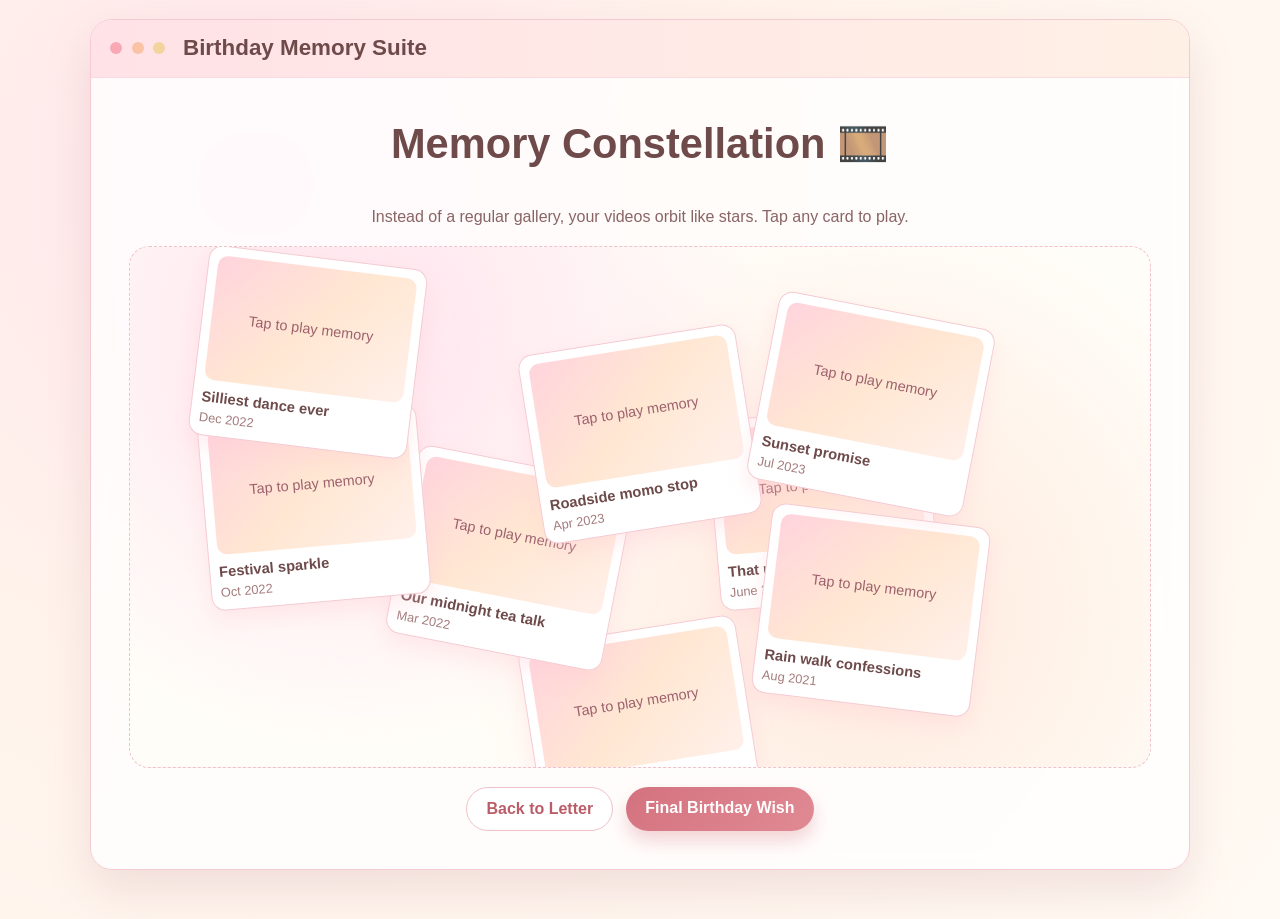
==== memories.html @ f8c7656b "Redesign birthday site into multi-page memory suite" ====
<!DOCTYPE html>
<html lang="en">
<head>
  <meta charset="UTF-8">
  <meta name="viewport" content="width=device-width, initial-scale=1.0">
  <title>Memory Constellation</title>
  <link rel="stylesheet" href="style.css">
</head>
<body>
  <main class="app-shell">
    <header class="top-bar">
      <p class="dot"></p>
      <p class="dot"></p>
      <p class="dot"></p>
      <h1>Birthday Memory Suite</h1>
    </header>

    <section class="panel">
      <div class="panel-head">
        <h2>Memory Constellation 🎞️</h2>
        <p>Instead of a regular gallery, your videos orbit like stars. Tap any card to play.</p>
      </div>

      <div id="constellation" class="constellation" aria-label="Birthday memory videos"></div>

      <nav class="cta-row">
        <a class="btn ghost" href="letter.html">Back to Letter</a>
        <a class="btn" href="finale.html">Final Birthday Wish</a>
      </nav>
    </section>
  </main>

  <div id="videoModal" class="video-modal" role="dialog" aria-modal="true" aria-hidden="true">
    <div class="video-modal-content">
      <button id="closeVideo" class="close-btn" aria-label="Close video">×</button>
      <h3 id="videoTitle"></h3>
      <video id="focusVideo" controls playsinline></video>
    </div>
  </div>

  <script src="script.js"></script>
</body>
</html>
---- style.css ----
:root {
  --rose-cream: #fff8f2;
  --peach-milk: #ffe8da;
  --berry-blush: #ffb6b9;
  --petal: #ffd6e0;
  --text-main: #6e4a4a;
  --text-soft: #8a6464;
  --accent: #d4727f;
  --accent-deep: #bb5d69;
  --card-glow: rgba(255, 202, 211, 0.35);
}

* {
  box-sizing: border-box;
}

body {
  margin: 0;
  min-height: 100vh;
  font-family: "Trebuchet MS", "Segoe UI", sans-serif;
  color: var(--text-main);
  background: radial-gradient(circle at 20% 20%, #ffe6ec 0%, #fff3eb 40%, #fffaf3 100%);
}

.app-shell {
  width: min(1100px, 94vw);
  margin: 1.2rem auto;
  border-radius: 22px;
  border: 1px solid #f5cbd3;
  background: rgba(255, 255, 255, 0.76);
  backdrop-filter: blur(10px);
  box-shadow: 0 20px 45px rgba(179, 117, 129, 0.18);
  overflow: hidden;
}

.top-bar {
  display: flex;
  align-items: center;
  gap: 0.6rem;
  padding: 0.95rem 1.2rem;
  border-bottom: 1px solid #f8dce2;
  background: linear-gradient(90deg, #ffe2e7, #fff0e5);
}

.dot {
  width: 12px;
  height: 12px;
  margin: 0;
  border-radius: 50%;
  background: #f9a9b5;
}

.dot:nth-child(2) {
  background: #fbc2a5;
}

.dot:nth-child(3) {
  background: #f2d49e;
}

.top-bar h1 {
  margin: 0 0 0 0.5rem;
  font-size: clamp(1rem, 1.1rem + 0.8vw, 1.4rem);
  font-weight: 700;
}

.panel {
  padding: clamp(1rem, 3vw, 2.6rem);
}

.hero,
.letter-card,
.finale-card {
  text-align: center;
}

.tag {
  color: var(--accent-deep);
  font-weight: 700;
  letter-spacing: 0.03em;
}

h2 {
  margin-top: 0.2rem;
  font-size: clamp(1.4rem, 1.2rem + 2vw, 2.6rem);
}

p {
  color: var(--text-soft);
  line-height: 1.7;
}

.sign {
  font-weight: 700;
  color: var(--accent-deep);
}

.cta-row {
  margin-top: 1.2rem;
  display: flex;
  justify-content: center;
  flex-wrap: wrap;
  gap: 0.8rem;
}

.btn {
  text-decoration: none;
  color: #fff;
  background: linear-gradient(135deg, var(--accent), #e08a94);
  padding: 0.75rem 1.2rem;
  border-radius: 999px;
  font-weight: 700;
  transition: transform 0.2s ease, box-shadow 0.2s ease;
  box-shadow: 0 10px 18px rgba(212, 114, 127, 0.3);
}

.btn:hover {
  transform: translateY(-2px);
}

.btn.ghost {
  background: #fff;
  color: var(--accent-deep);
  border: 1px solid #f0c1ca;
  box-shadow: none;
}

.panel-head {
  text-align: center;
  margin-bottom: 1rem;
}

.constellation {
  position: relative;
  min-height: 58vh;
  border-radius: 20px;
  border: 1px dashed #efc1cc;
  background:
    radial-gradient(circle at 22% 18%, #ffe3ee 0, transparent 45%),
    radial-gradient(circle at 72% 70%, #ffe9db 0, transparent 50%),
    #fffdf8;
  overflow: hidden;
}

.memory-node {
  position: absolute;
  width: clamp(140px, 22vw, 220px);
  padding: 0.55rem;
  border-radius: 14px;
  border: 1px solid #f4ccd3;
  background: #fff;
  box-shadow: 0 10px 20px var(--card-glow);
  cursor: pointer;
  transition: transform 0.25s ease;
}

.memory-node:hover {
  transform: scale(1.04) rotate(0deg) !important;
}

.memory-node .thumb {
  width: 100%;
  aspect-ratio: 16 / 10;
  border-radius: 10px;
  background: linear-gradient(135deg, #ffd4dd, #ffe7d2, #fff0ea);
  display: grid;
  place-items: center;
  color: #9d616d;
  font-size: 0.9rem;
  text-align: center;
  padding: 0.4rem;
}

.memory-node strong {
  display: block;
  margin: 0.55rem 0 0.2rem;
  font-size: 0.92rem;
}

.memory-node span {
  font-size: 0.8rem;
  color: #a47b7b;
}

.video-modal {
  position: fixed;
  inset: 0;
  background: rgba(145, 87, 96, 0.45);
  display: none;
  place-items: center;
  z-index: 20;
  padding: 1rem;
}

.video-modal.show {
  display: grid;
}

.video-modal-content {
  width: min(820px, 95vw);
  background: #fff7f9;
  border: 1px solid #f1c7cf;
  border-radius: 16px;
  padding: 1rem;
  position: relative;
}

.video-modal video {
  width: 100%;
  border-radius: 12px;
  background: #000;
}

.close-btn {
  position: absolute;
  right: 0.6rem;
  top: 0.3rem;
  border: none;
  background: transparent;
  font-size: 2rem;
  color: #ad6a76;
  cursor: pointer;
}

.cake {
  font-size: 4rem;
  margin: 0.8rem 0;
  animation: pop 1.5s ease-in-out infinite;
}

@keyframes pop {
  0%, 100% { transform: translateY(0); }
  50% { transform: translateY(-10px); }
}

@media (max-width: 720px) {
  .constellation {
    min-height: 70vh;
  }

  .memory-node {
    width: min(48vw, 190px);
  }
}
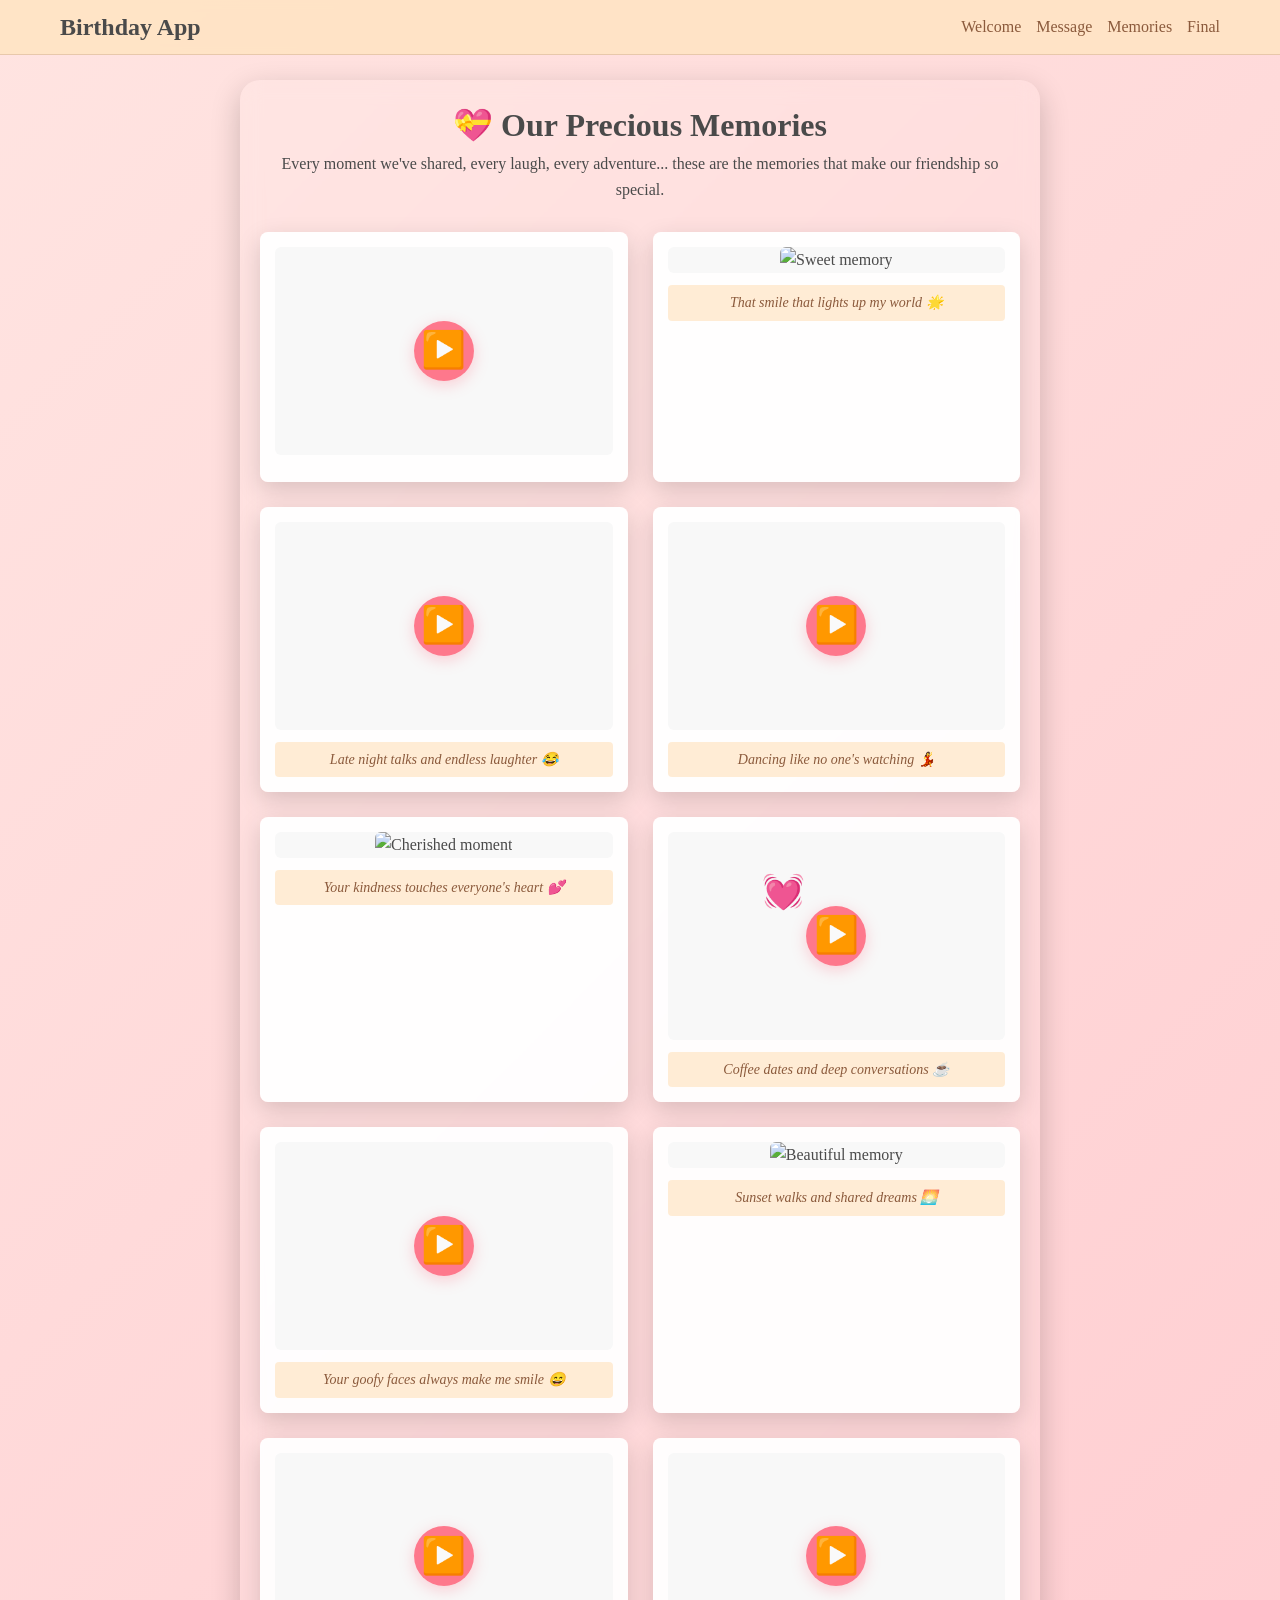
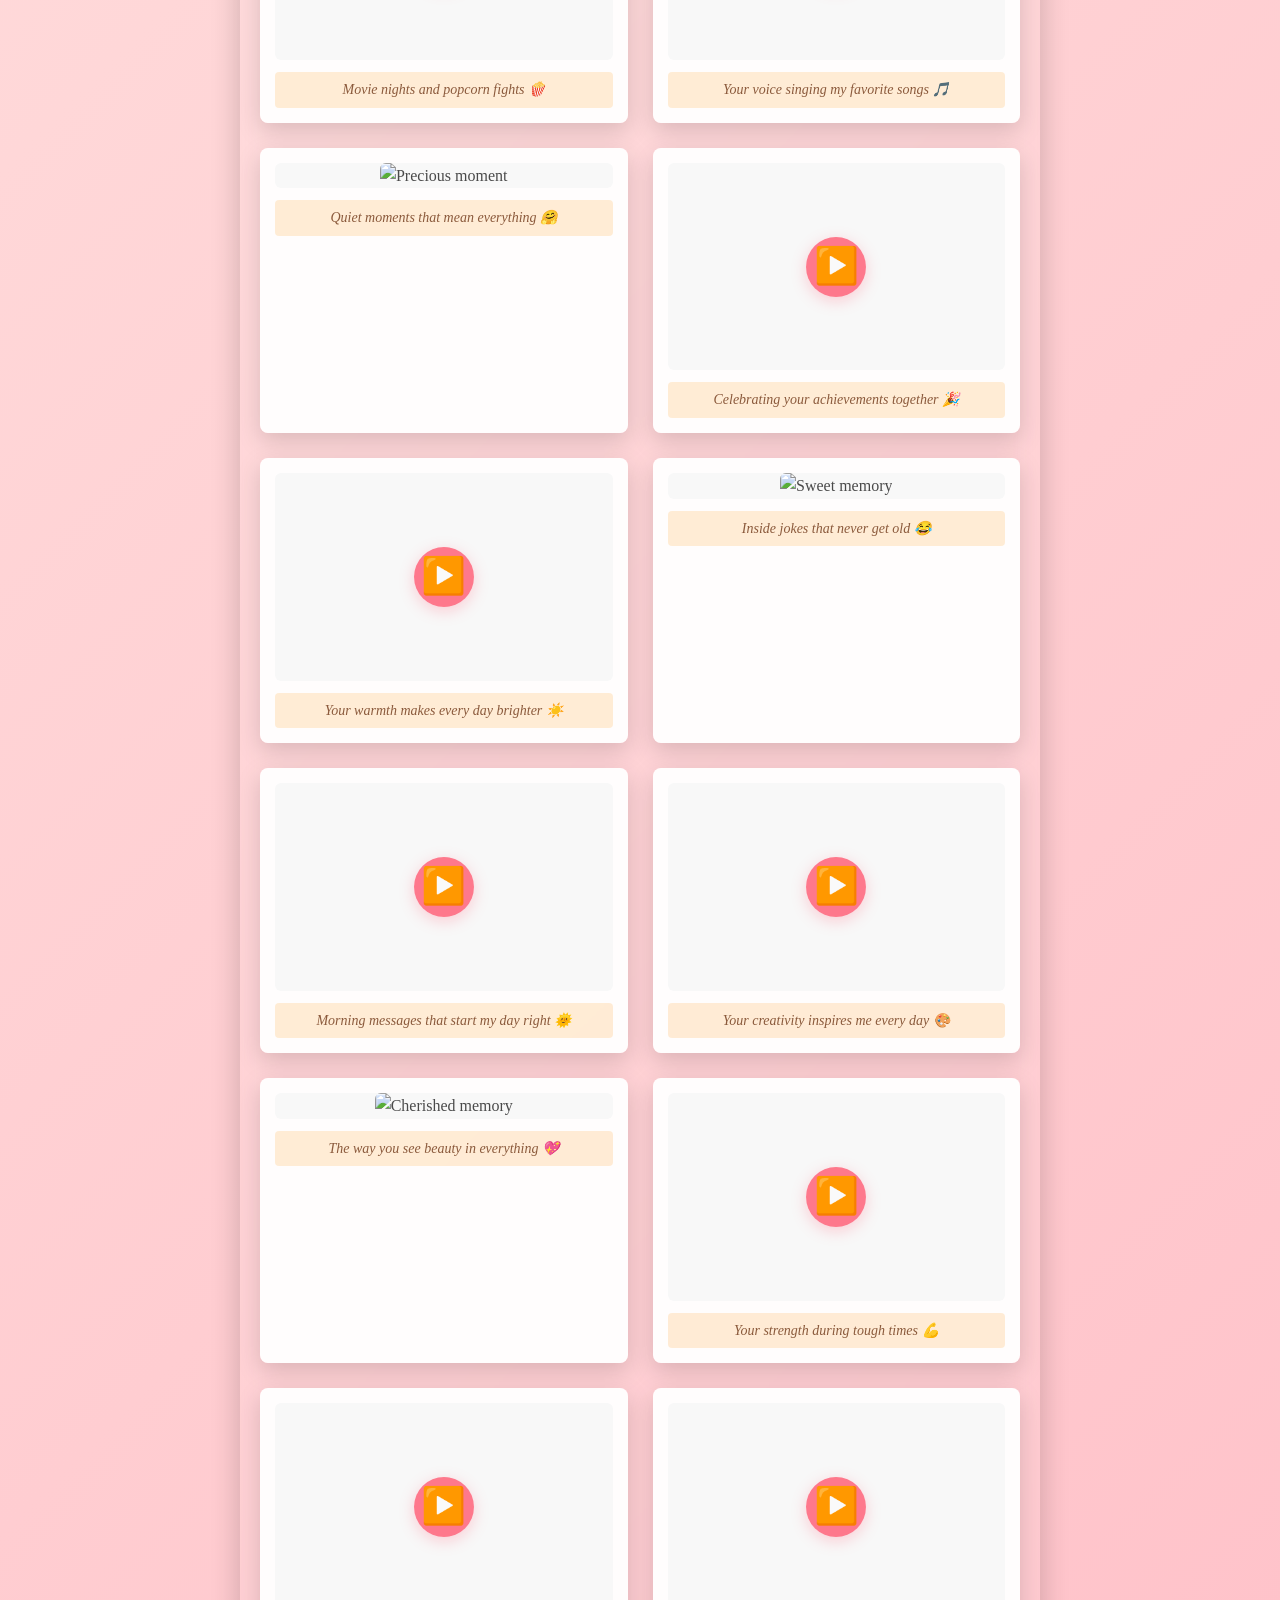
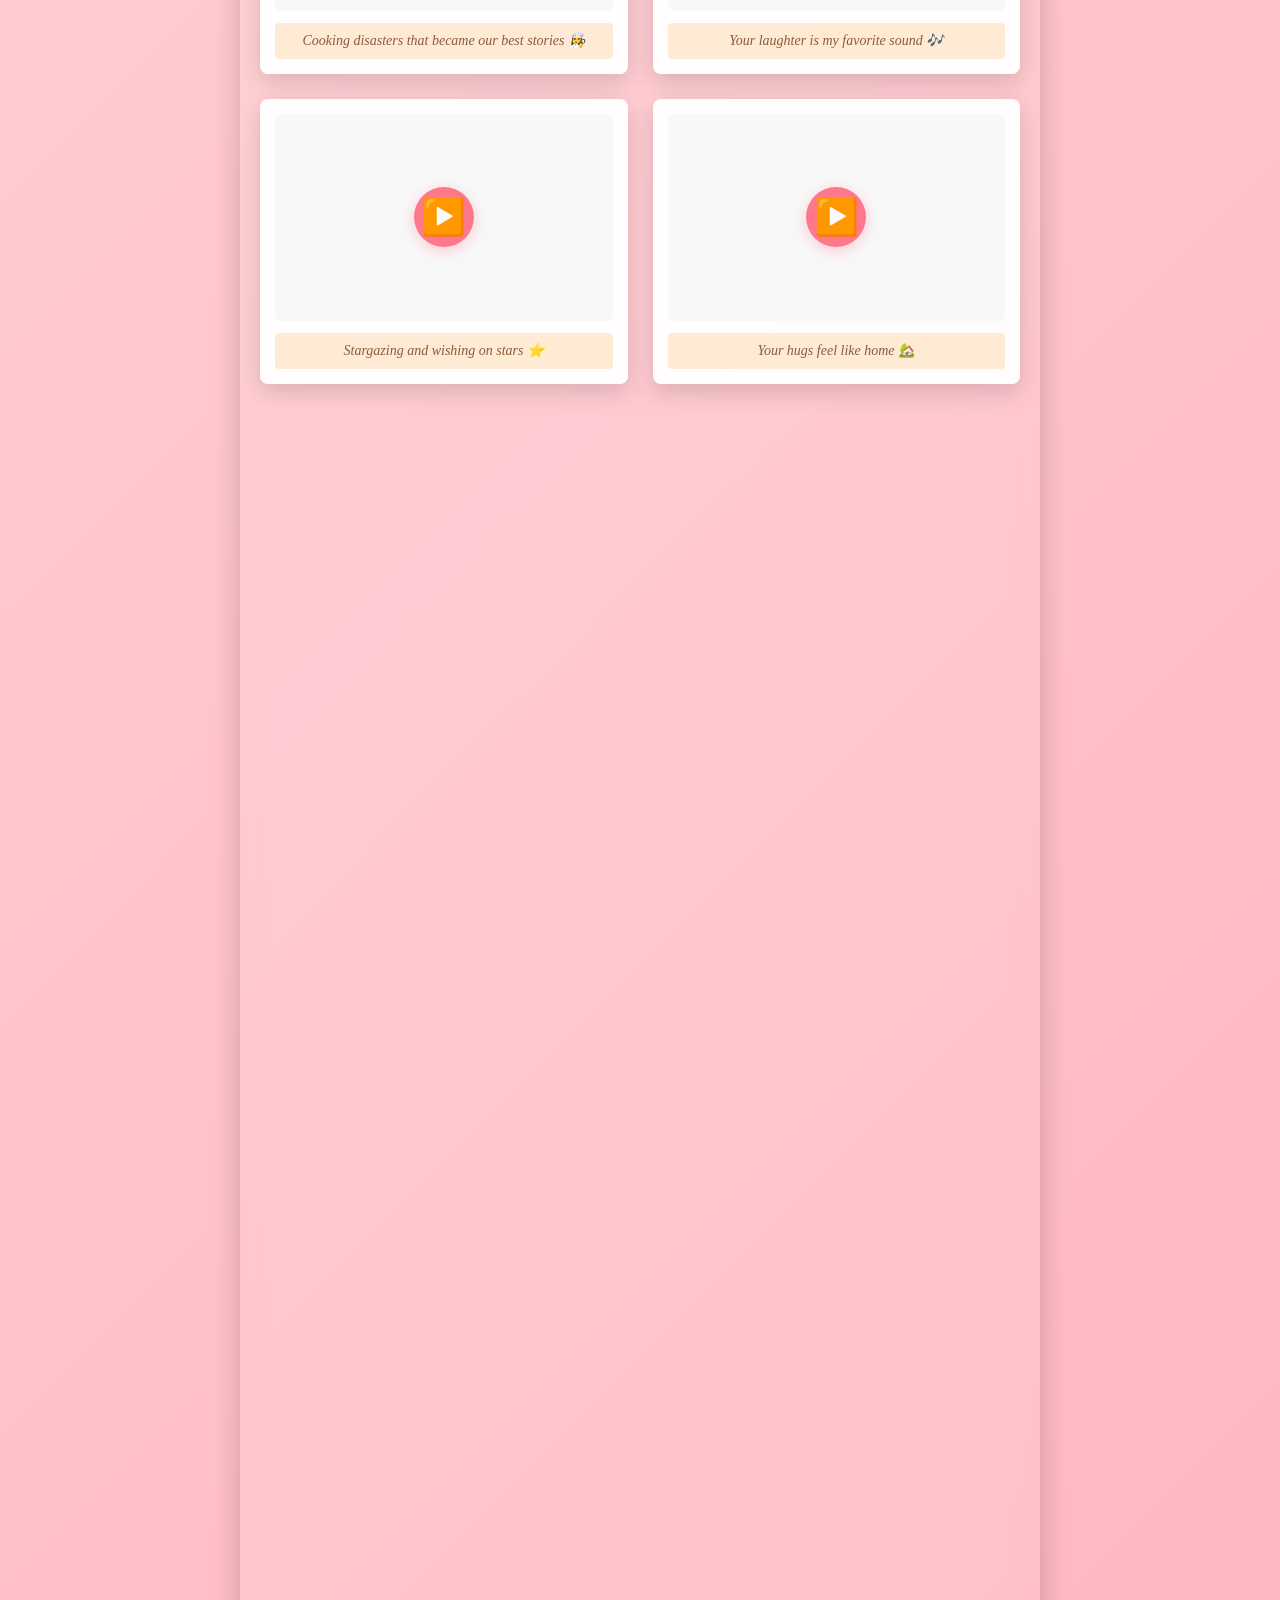
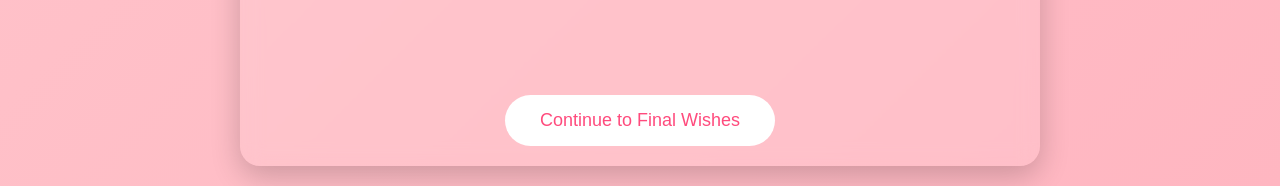
==== commit 1c3e578e: "Add files via upload" ====
--- a/memories.html
+++ b/memories.html
@@ -1,43 +1,307 @@
-<!DOCTYPE html>
-<html lang="en">
-<head>
-  <meta charset="UTF-8">
-  <meta name="viewport" content="width=device-width, initial-scale=1.0">
-  <title>Memory Constellation</title>
-  <link rel="stylesheet" href="style.css">
-</head>
-<body>
-  <main class="app-shell">
-    <header class="top-bar">
-      <p class="dot"></p>
-      <p class="dot"></p>
-      <p class="dot"></p>
-      <h1>Birthday Memory Suite</h1>
-    </header>
-
-    <section class="panel">
-      <div class="panel-head">
-        <h2>Memory Constellation 🎞️</h2>
-        <p>Instead of a regular gallery, your videos orbit like stars. Tap any card to play.</p>
-      </div>
-
-      <div id="constellation" class="constellation" aria-label="Birthday memory videos"></div>
-
-      <nav class="cta-row">
-        <a class="btn ghost" href="letter.html">Back to Letter</a>
-        <a class="btn" href="finale.html">Final Birthday Wish</a>
-      </nav>
-    </section>
-  </main>
-
-  <div id="videoModal" class="video-modal" role="dialog" aria-modal="true" aria-hidden="true">
-    <div class="video-modal-content">
-      <button id="closeVideo" class="close-btn" aria-label="Close video">×</button>
-      <h3 id="videoTitle"></h3>
-      <video id="focusVideo" controls playsinline></video>
-    </div>
-  </div>
-
-  <script src="script.js"></script>
-</body>
-</html>
+<!DOCTYPE html>
+<html lang="en">
+<head>
+    <meta charset="UTF-8">
+    <meta name="viewport" content="width=device-width, initial-scale=1.0">
+    <title>Our Precious Memories</title>
+    <link rel="stylesheet" href="styles.css">
+</head>
+<body>
+    <nav class="navbar">
+        <div class="nav-container">
+            <h2>Birthday App</h2>
+            <ul class="nav-links">
+                <li><a href="index.html">Welcome</a></li>
+                <li><a href="message.html">Message</a></li>
+                <li><a href="#memories">Memories</a></li>
+                <li><a href="final.html">Final</a></li>
+            </ul>
+        </div>
+    </nav>
+
+    <div id="memories" class="page">
+        <div class="content">
+            <h1>💝 Our Precious Memories</h1>
+            <p>Every moment we've shared, every laugh, every adventure... these are the memories that make our friendship so special.</p>
+
+            <div class="memory-timeline">
+                <!-- Polaroid-style memory cards -->
+                <div class="memory-card polaroid">
+                    <div class="memory-media">
+                        <video class="memory-video" poster="D:\Site_priyanshu\Birthday Site _ Uski Miss\Content\Screenshot_2025-04-02-01-31-30-240_com.miui.mediaviewer-edit.jpg">
+                            <source src="content/lv_7345763907140619538_20250325095208.mp4" type="video/mp4">
+                        </video>
+                        <div class="play-button">▶️</div>
+                    </div>
+                </div>
+
+                <div class="memory-card polaroid">
+                    <div class="memory-media">
+                        <img src="../Content/IMG-20250311-WA0077.jpg" alt="Sweet memory" class="memory-image">
+                    </div>
+                    <div class="memory-caption">That smile that lights up my world 🌟</div>
+                </div>
+
+                <div class="memory-card polaroid">
+                    <div class="memory-media">
+                        <video class="memory-video">
+                            <source src="../Content/Snapchat-1072367023.mp4" type="video/mp4">
+                        </video>
+                        <div class="play-button">▶️</div>
+                    </div>
+                    <div class="memory-caption">Late night talks and endless laughter 😂</div>
+                </div>
+
+                <div class="memory-card polaroid">
+                    <div class="memory-media">
+                        <video class="memory-video">
+                            <source src="../Content/VID-20250718-WA0018.mp4" type="video/mp4">
+                        </video>
+                        <div class="play-button">▶️</div>
+                    </div>
+                    <div class="memory-caption">Dancing like no one's watching 💃</div>
+                </div>
+
+                <div class="memory-card polaroid">
+                    <div class="memory-media">
+                        <img src="../Content/Snapchat-1920388703.jpg" alt="Cherished moment" class="memory-image">
+                    </div>
+                    <div class="memory-caption">Your kindness touches everyone's heart 💕</div>
+                </div>
+
+                <div class="memory-card polaroid">
+                    <div class="memory-media">
+                        <video class="memory-video">
+                            <source src="../Content/VN20250507_140652.mp4" type="video/mp4">
+                        </video>
+                        <div class="play-button">▶️</div>
+                    </div>
+                    <div class="memory-caption">Coffee dates and deep conversations ☕</div>
+                </div>
+
+                <div class="memory-card polaroid">
+                    <div class="memory-media">
+                        <video class="memory-video">
+                            <source src="../Content/Snapchat-1696784596.mp4" type="video/mp4">
+                        </video>
+                        <div class="play-button">▶️</div>
+                    </div>
+                    <div class="memory-caption">Your goofy faces always make me smile 😄</div>
+                </div>
+
+                <div class="memory-card polaroid">
+                    <div class="memory-media">
+                        <img src="../Content/Screenshot_20250701-143044.Gallery.jpg" alt="Beautiful memory" class="memory-image">
+                    </div>
+                    <div class="memory-caption">Sunset walks and shared dreams 🌅</div>
+                </div>
+
+                <div class="memory-card polaroid">
+                    <div class="memory-media">
+                        <video class="memory-video">
+                            <source src="../Content/VN20250512_135258.mp4" type="video/mp4">
+                        </video>
+                        <div class="play-button">▶️</div>
+                    </div>
+                    <div class="memory-caption">Movie nights and popcorn fights 🍿</div>
+                </div>
+
+                <div class="memory-card polaroid">
+                    <div class="memory-media">
+                        <video class="memory-video">
+                            <source src="../Content/Snapchat-1938245337.mp4" type="video/mp4">
+                        </video>
+                        <div class="play-button">▶️</div>
+                    </div>
+                    <div class="memory-caption">Your voice singing my favorite songs 🎵</div>
+                </div>
+
+                <div class="memory-card polaroid">
+                    <div class="memory-media">
+                        <img src="../Content/Screenshot_20250703-230651.Gallery.png" alt="Precious moment" class="memory-image">
+                    </div>
+                    <div class="memory-caption">Quiet moments that mean everything 🤗</div>
+                </div>
+
+                <div class="memory-card polaroid">
+                    <div class="memory-media">
+                        <video class="memory-video">
+                            <source src="../Content/VN20250525_140934.mp4" type="video/mp4">
+                        </video>
+                        <div class="play-button">▶️</div>
+                    </div>
+                    <div class="memory-caption">Celebrating your achievements together 🎉</div>
+                </div>
+
+                <div class="memory-card polaroid">
+                    <div class="memory-media">
+                        <video class="memory-video">
+                            <source src="../Content/Snapchat-1745033655.mp4" type="video/mp4">
+                        </video>
+                        <div class="play-button">▶️</div>
+                    </div>
+                    <div class="memory-caption">Your warmth makes every day brighter ☀️</div>
+                </div>
+
+                <div class="memory-card polaroid">
+                    <div class="memory-media">
+                        <img src="../Content/Screenshot_20250714-190856.VN - Video Editor.png" alt="Sweet memory" class="memory-image">
+                    </div>
+                    <div class="memory-caption">Inside jokes that never get old 😂</div>
+                </div>
+
+                <div class="memory-card polaroid">
+                    <div class="memory-media">
+                        <video class="memory-video">
+                            <source src="../Content/VN20250621_094924.mp4" type="video/mp4">
+                        </video>
+                        <div class="play-button">▶️</div>
+                    </div>
+                    <div class="memory-caption">Morning messages that start my day right 🌞</div>
+                </div>
+
+                <div class="memory-card polaroid">
+                    <div class="memory-media">
+                        <video class="memory-video">
+                            <source src="../Content/Snapchat-1877683961.mp4" type="video/mp4">
+                        </video>
+                        <div class="play-button">▶️</div>
+                    </div>
+                    <div class="memory-caption">Your creativity inspires me every day 🎨</div>
+                </div>
+
+                <div class="memory-card polaroid">
+                    <div class="memory-media">
+                        <img src="../Content/Screenshot_20250716-011047.Gallery.png" alt="Cherished memory" class="memory-image">
+                    </div>
+                    <div class="memory-caption">The way you see beauty in everything 💖</div>
+                </div>
+
+                <div class="memory-card polaroid">
+                    <div class="memory-media">
+                        <video class="memory-video">
+                            <source src="../Content/VN20250709_134435.mp4" type="video/mp4">
+                        </video>
+                        <div class="play-button">▶️</div>
+                    </div>
+                    <div class="memory-caption">Your strength during tough times 💪</div>
+                </div>
+
+                <div class="memory-card polaroid">
+                    <div class="memory-media">
+                        <video class="memory-video">
+                            <source src="../Content/Snapchat-208988003.mp4" type="video/mp4">
+                        </video>
+                        <div class="play-button">▶️</div>
+                    </div>
+                    <div class="memory-caption">Cooking disasters that became our best stories 👩‍🍳</div>
+                </div>
+
+                <div class="memory-card polaroid">
+                    <div class="memory-media">
+                        <video class="memory-video">
+                            <source src="../Content/VN20250714_190914.mp4" type="video/mp4">
+                        </video>
+                        <div class="play-button">▶️</div>
+                    </div>
+                    <div class="memory-caption">Your laughter is my favorite sound 🎶</div>
+                </div>
+
+                <div class="memory-card polaroid">
+                    <div class="memory-media">
+                        <video class="memory-video">
+                            <source src="../Content/Snapchat-22521252.mp4" type="video/mp4">
+                        </video>
+                        <div class="play-button">▶️</div>
+                    </div>
+                    <div class="memory-caption">Stargazing and wishing on stars ⭐</div>
+                </div>
+
+                <div class="memory-card polaroid">
+                    <div class="memory-media">
+                        <video class="memory-video">
+                            <source src="../Content/VN20250512_175744.mp4" type="video/mp4">
+                        </video>
+                        <div class="play-button">▶️</div>
+                    </div>
+                    <div class="memory-caption">Your hugs feel like home 🏡</div>
+                </div>
+
+                <div class="memory-card polaroid">
+                    <div class="memory-media">
+                        <video class="memory-video">
+                            <source src="../Content/Snapchat-390195810.mp4" type="video/mp4">
+                        </video>
+                        <div class="play-button">▶️</div>
+                    </div>
+                    <div class="memory-caption">Supporting each other's dreams 💫</div>
+                </div>
+
+                <div class="memory-card polaroid">
+                    <div class="memory-media">
+                        <video class="memory-video">
+                            <source src="../Content/VN20250512_180209.mp4" type="video/mp4">
+                        </video>
+                        <div class="play-button">▶️</div>
+                    </div>
+                    <div class="memory-caption">Your wisdom guides me always 📚</div>
+                </div>
+
+                <div class="memory-card polaroid">
+                    <div class="memory-media">
+                        <video class="memory-video">
+                            <source src="../Content/Snapchat-540729594.mp4" type="video/mp4">
+                        </video>
+                        <div class="play-button">▶️</div>
+                    </div>
+                    <div class="memory-caption">Making memories in every moment 📸</div>
+                </div>
+
+                <div class="memory-card polaroid">
+                    <div class="memory-media">
+                        <video class="memory-video">
+                            <source src="../Content/VN20250531_011255.mp4" type="video/mp4">
+                        </video>
+                        <div class="play-button">▶️</div>
+                    </div>
+                    <div class="memory-caption">Your friendship is my greatest gift 🎁</div>
+                </div>
+
+                <div class="memory-card polaroid">
+                    <div class="memory-media">
+                        <video class="memory-video">
+                            <source src="../Content/Snapchat-661903346.mp4" type="video/mp4">
+                        </video>
+                        <div class="play-button">▶️</div>
+                    </div>
+                    <div class="memory-caption">Through every season, you're there 🌸</div>
+                </div>
+
+                <div class="memory-card polaroid">
+                    <div class="memory-media">
+                        <video class="memory-video">
+                            <source src="../Content/VN20250709_134512.mp4" type="video/mp4">
+                        </video>
+                        <div class="play-button">▶️</div>
+                    </div>
+                    <div class="memory-caption">Your smile can brighten any day 😊</div>
+                </div>
+
+                <div class="memory-card polaroid">
+                    <div class="memory-media">
+                        <video class="memory-video">
+                            <source src="../Content/VN20250714_190959.mp4" type="video/mp4">
+                        </video>
+                        <div class="play-button">▶️</div>
+                    </div>
+                    <div class="memory-caption">Forever grateful for you 🙏</div>
+                </div>
+            </div>
+
+            <button onclick="nextPage('final.html')" style="margin-top: 40px;">Continue to Final Wishes</button>
+        </div>
+    </div>
+
+    <script src="script.js"></script>
+</body>
+</html>
--- a/styles.css
+++ b/styles.css
@@ -0,0 +1,325 @@
+/* Global Styles */
+* {
+    margin: 0;
+    padding: 0;
+    box-sizing: border-box;
+}
+
+body {
+    font-family: 'Georgia', serif;
+    text-align: center;
+    background: linear-gradient(135deg, #ffe4e1, #ffb6c1, #ffc0cb);
+    background-size: 200% 200%;
+    animation: bgmove 20s infinite alternate;
+    color: #4a4a4a;
+    min-height: 100vh;
+    overflow-x: hidden;
+    line-height: 1.6;
+}
+
+/* Animated Background - Slower and subtler */
+@keyframes bgmove {
+    0% { background-position: 0% 50%; }
+    100% { background-position: 100% 50%; }
+}
+
+/* Navbar - More natural */
+.navbar {
+    position: fixed;
+    top: 0;
+    width: 100%;
+    background: rgba(255, 228, 196, 0.9);
+    backdrop-filter: blur(5px);
+    z-index: 1000;
+    padding: 8px 0;
+    border-bottom: 1px solid rgba(139, 90, 60, 0.2);
+}
+
+.nav-container {
+    display: flex;
+    justify-content: space-between;
+    align-items: center;
+    max-width: 1200px;
+    margin: 0 auto;
+    padding: 0 20px;
+}
+
+.nav-links {
+    list-style: none;
+    display: flex;
+    gap: 15px;
+}
+
+.nav-links a {
+    color: #8b5a3c;
+    text-decoration: none;
+    font-weight: normal;
+    transition: color 0.3s ease;
+    font-size: 16px;
+}
+
+.nav-links a:hover {
+    color: #a0522d;
+}
+
+/* Pages */
+.page {
+    min-height: 100vh;
+    display: flex;
+    flex-direction: column;
+    justify-content: center;
+    align-items: center;
+    padding: 80px 20px 20px;
+}
+
+.content {
+    max-width: 800px;
+    width: 100%;
+    padding: 20px;
+    background: rgba(255, 255, 255, 0.1);
+    border-radius: 20px;
+    backdrop-filter: blur(10px);
+    box-shadow: 0 10px 30px rgba(0, 0, 0, 0.2);
+}
+
+/* Buttons */
+button {
+    padding: 15px 35px;
+    border: none;
+    border-radius: 40px;
+    font-size: 18px;
+    background: white;
+    color: #ff4b7d;
+    cursor: pointer;
+    transition: all 0.3s;
+    margin-top: 20px;
+}
+
+button:hover {
+    transform: scale(1.1);
+    box-shadow: 0 5px 15px rgba(0, 0, 0, 0.2);
+}
+
+/* Video Gallery */
+.video-container {
+    margin: 20px 0;
+}
+
+.video-grid {
+    display: grid;
+    grid-template-columns: repeat(auto-fit, minmax(250px, 1fr));
+    gap: 20px;
+    width: 100%;
+    max-width: 1000px;
+}
+
+.video-item {
+    position: relative;
+    border-radius: 15px;
+    overflow: hidden;
+    cursor: pointer;
+    transition: transform 0.3s;
+    box-shadow: 0 10px 25px rgba(0, 0, 0, 0.3);
+}
+
+.video-item:hover {
+    transform: scale(1.05);
+}
+
+.video-item video {
+    width: 100%;
+    height: 200px;
+    object-fit: cover;
+    opacity: 0;
+    animation: videoFade 1s forwards;
+}
+
+.play-overlay {
+    position: absolute;
+    top: 50%;
+    left: 50%;
+    transform: translate(-50%, -50%);
+    font-size: 48px;
+    color: white;
+    text-shadow: 0 0 10px rgba(0, 0, 0, 0.5);
+    transition: opacity 0.3s;
+}
+
+.video-item:hover .play-overlay {
+    opacity: 0.7;
+}
+
+/* Hearts Animation */
+.heart {
+    position: fixed;
+    bottom: -20px;
+    animation: float 6s linear infinite;
+    pointer-events: none;
+}
+
+@keyframes float {
+    0% {
+        transform: translateY(0);
+        opacity: 1;
+    }
+    100% {
+        transform: translateY(-110vh);
+        opacity: 0;
+    }
+}
+
+/* Cake Animation */
+.cake {
+    font-size: 80px;
+    animation: bounce 1.5s infinite;
+    margin: 20px 0;
+}
+
+@keyframes bounce {
+    0% { transform: translateY(0); }
+    50% { transform: translateY(-15px); }
+    100% { transform: translateY(0); }
+}
+
+/* Fade In Animation */
+.fade-in {
+    animation: fadeIn 1.2s ease forwards;
+}
+
+@keyframes fadeIn {
+    from {
+        opacity: 0;
+        transform: translateY(20px);
+    }
+    to {
+        opacity: 1;
+        transform: translateY(0);
+    }
+}
+
+/* Video Fade Animation */
+@keyframes videoFade {
+    to {
+        opacity: 1;
+        transform: scale(1);
+    }
+}
+
+/* Memory Timeline */
+.memory-timeline {
+    display: grid;
+    grid-template-columns: repeat(auto-fit, minmax(280px, 1fr));
+    gap: 25px;
+    width: 100%;
+    max-width: 1200px;
+    margin: 30px 0;
+}
+
+/* Polaroid-style Memory Cards */
+.memory-card {
+    background: rgba(255, 255, 255, 0.95);
+    border-radius: 8px;
+    padding: 15px;
+    box-shadow: 0 8px 25px rgba(0, 0, 0, 0.15);
+    transition: all 0.3s ease;
+    position: relative;
+    transform: rotate(-1deg);
+}
+
+.memory-card:nth-child(even) {
+    transform: rotate(1deg);
+}
+
+.memory-card:nth-child(3n) {
+    transform: rotate(-0.5deg);
+}
+
+.memory-card:hover {
+    transform: scale(1.02) rotate(0deg);
+    box-shadow: 0 12px 35px rgba(0, 0, 0, 0.2);
+}
+
+.memory-media {
+    position: relative;
+    border-radius: 6px;
+    overflow: hidden;
+    background: #f8f8f8;
+    margin-bottom: 12px;
+}
+
+.memory-image,
+.memory-video {
+    width: 100%;
+    height: 200px;
+    object-fit: cover;
+    border-radius: 6px;
+    transition: all 0.3s ease;
+}
+
+.memory-video:hover {
+    transform: scale(1.05);
+}
+
+.play-button {
+    position: absolute;
+    top: 50%;
+    left: 50%;
+    transform: translate(-50%, -50%);
+    font-size: 36px;
+    background: rgba(255, 107, 129, 0.9);
+    border-radius: 50%;
+    width: 60px;
+    height: 60px;
+    display: flex;
+    align-items: center;
+    justify-content: center;
+    cursor: pointer;
+    transition: all 0.3s ease;
+    box-shadow: 0 4px 15px rgba(255, 107, 129, 0.3);
+}
+
+.play-button:hover {
+    background: rgba(255, 107, 129, 1);
+    transform: translate(-50%, -50%) scale(1.1);
+    box-shadow: 0 6px 20px rgba(255, 107, 129, 0.4);
+}
+
+.memory-caption {
+    font-family: 'Georgia', serif;
+    font-size: 14px;
+    color: #8b5a3c;
+    text-align: center;
+    font-style: italic;
+    line-height: 1.4;
+    padding: 8px;
+    background: rgba(255, 228, 196, 0.7);
+    border-radius: 4px;
+    margin-top: 8px;
+}
+
+/* Responsive adjustments for memory cards */
+@media (max-width: 768px) {
+    .memory-timeline {
+        grid-template-columns: 1fr;
+        gap: 20px;
+    }
+
+    .memory-card {
+        transform: rotate(0deg);
+    }
+
+    .memory-card:hover {
+        transform: scale(1.01) rotate(0deg);
+    }
+
+    .memory-image,
+    .memory-video {
+        height: 180px;
+    }
+
+    .play-button {
+        width: 50px;
+        height: 50px;
+        font-size: 28px;
+    }
+}
